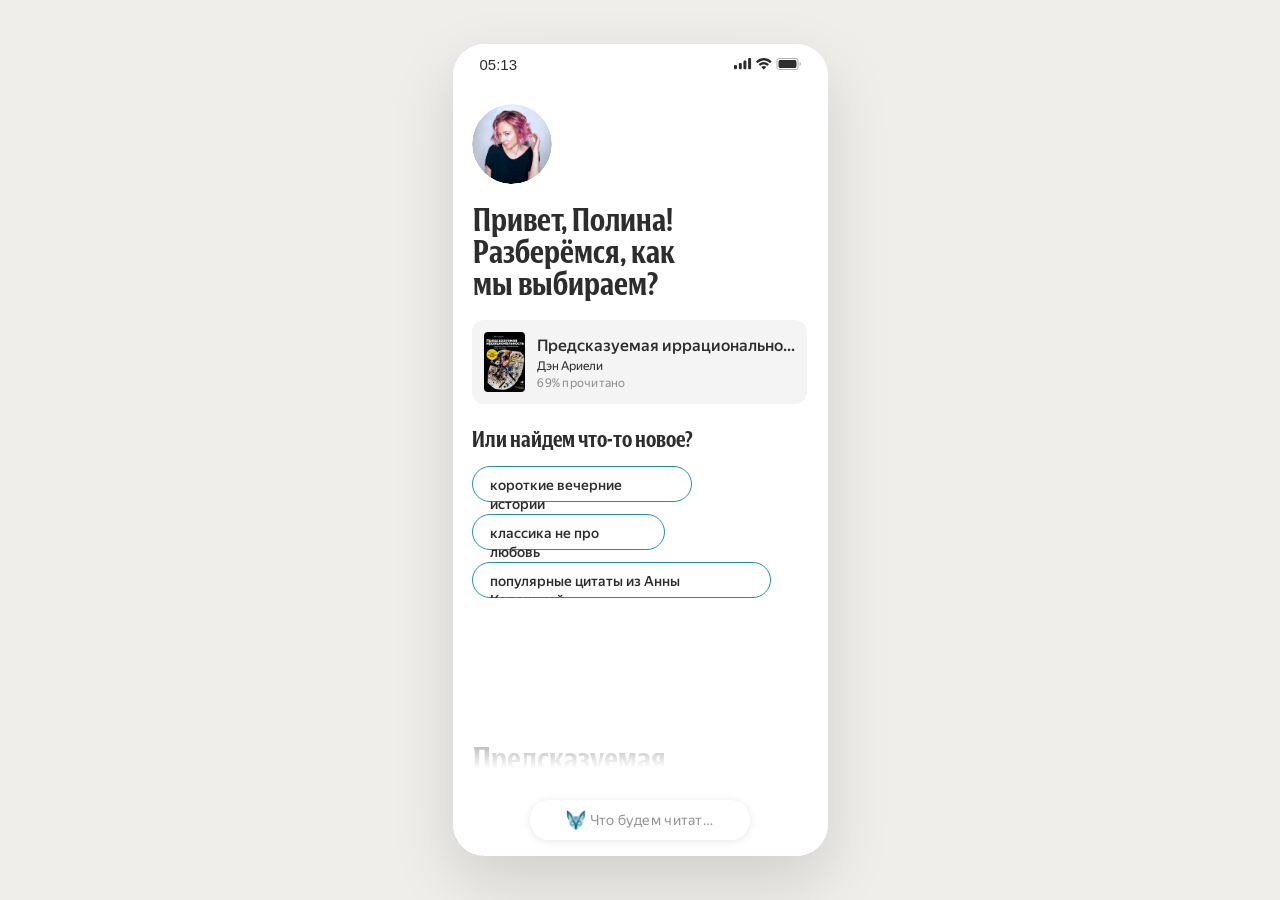
==== standalone.html @ da3ff2d8 "Audit feed text flow and reset transient choices and notes" ====
<!doctype html><html lang="ru"><meta charset="utf-8"><meta name="viewport" content="width=device-width,initial-scale=1,viewport-fit=cover"><title>Предсказуемая иррациональность — живая лента</title><style>@font-face{font-family:YS;src:url('[data-uri]')}@font-face{font-family:YS;src:url('[data-uri]');font-weight:500}@font-face{font-family:Books;src:url('[data-uri]')}@font-face{font-family:Books;src:url('[data-uri]');font-weight:600}@font-face{font-family:Literata;src:url('[data-uri]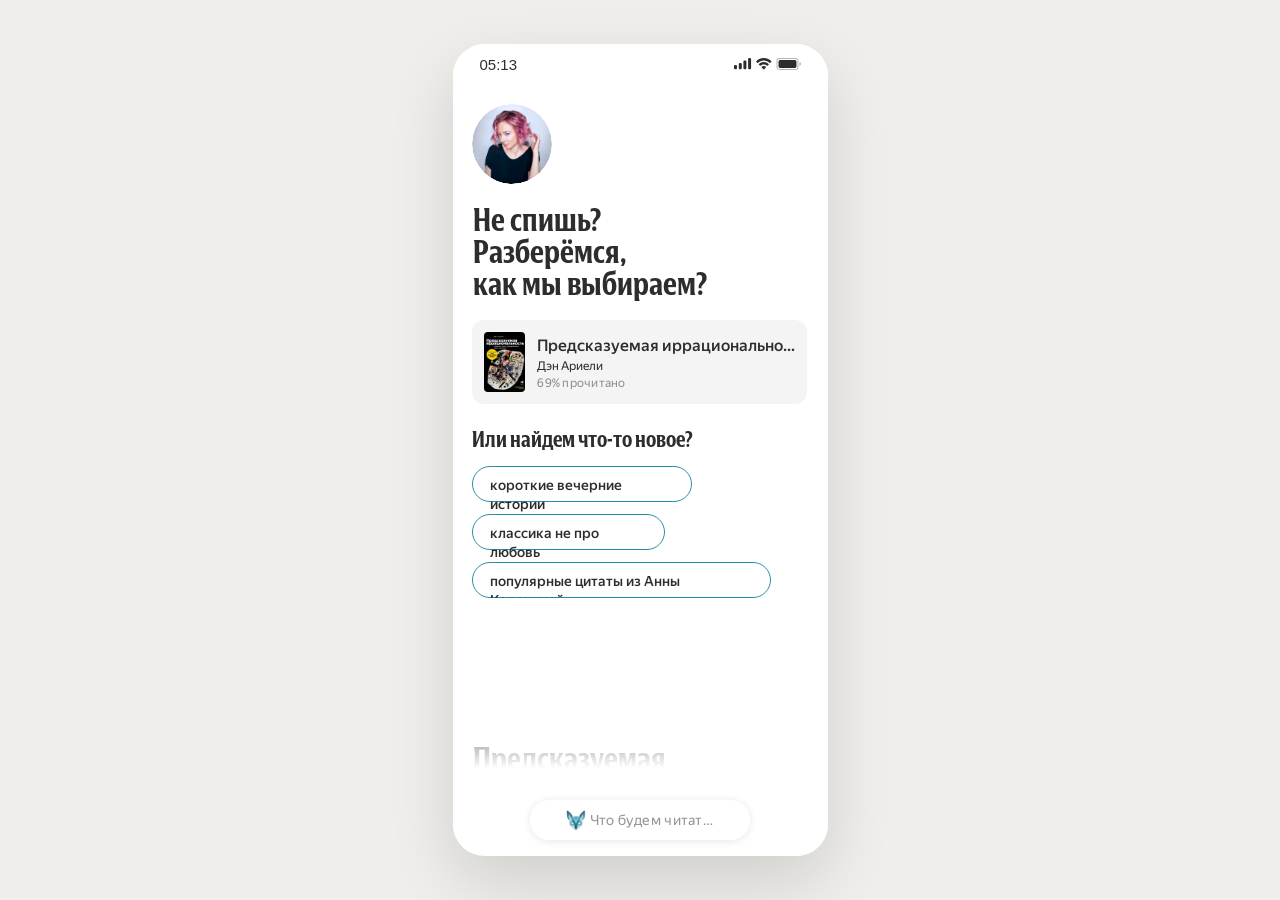
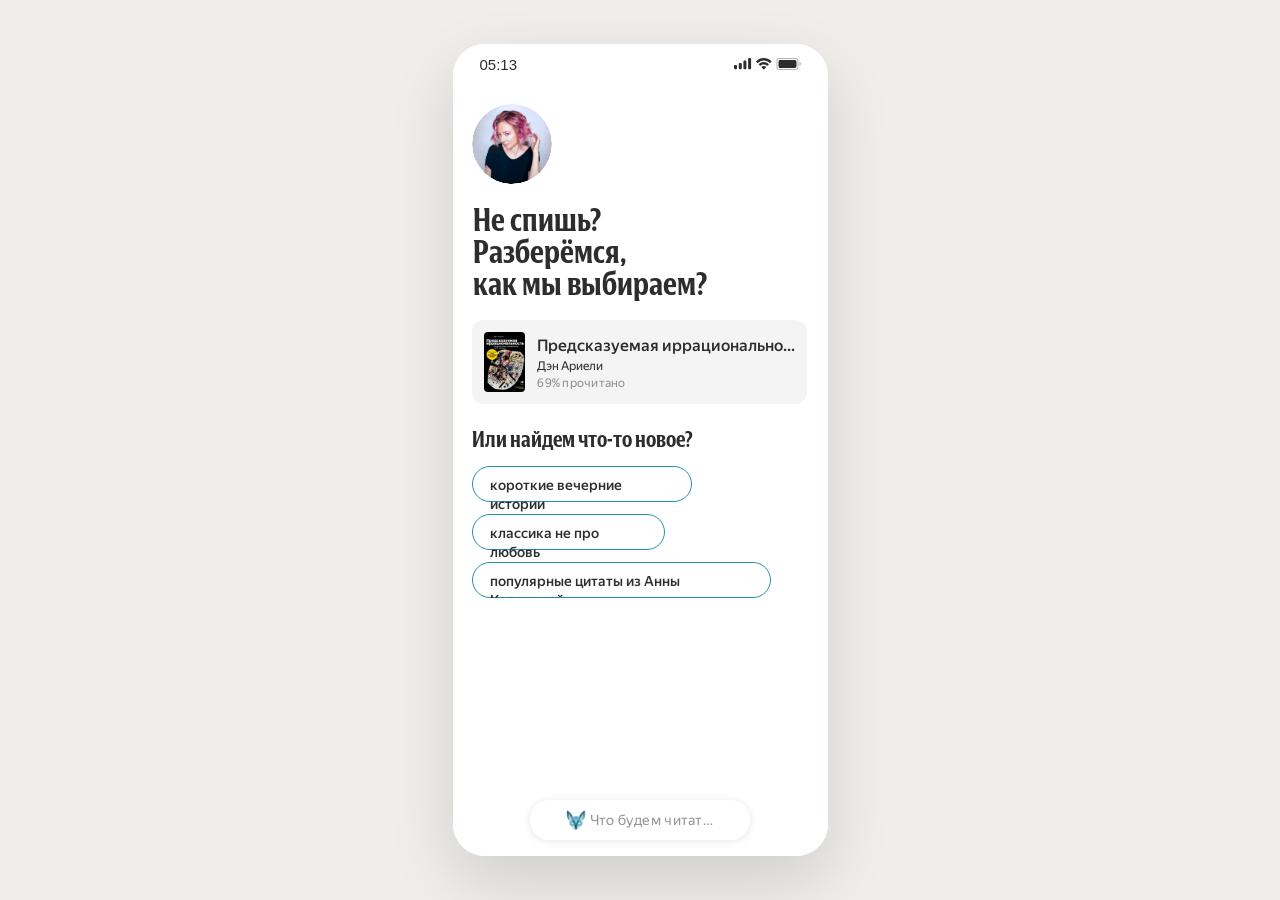
